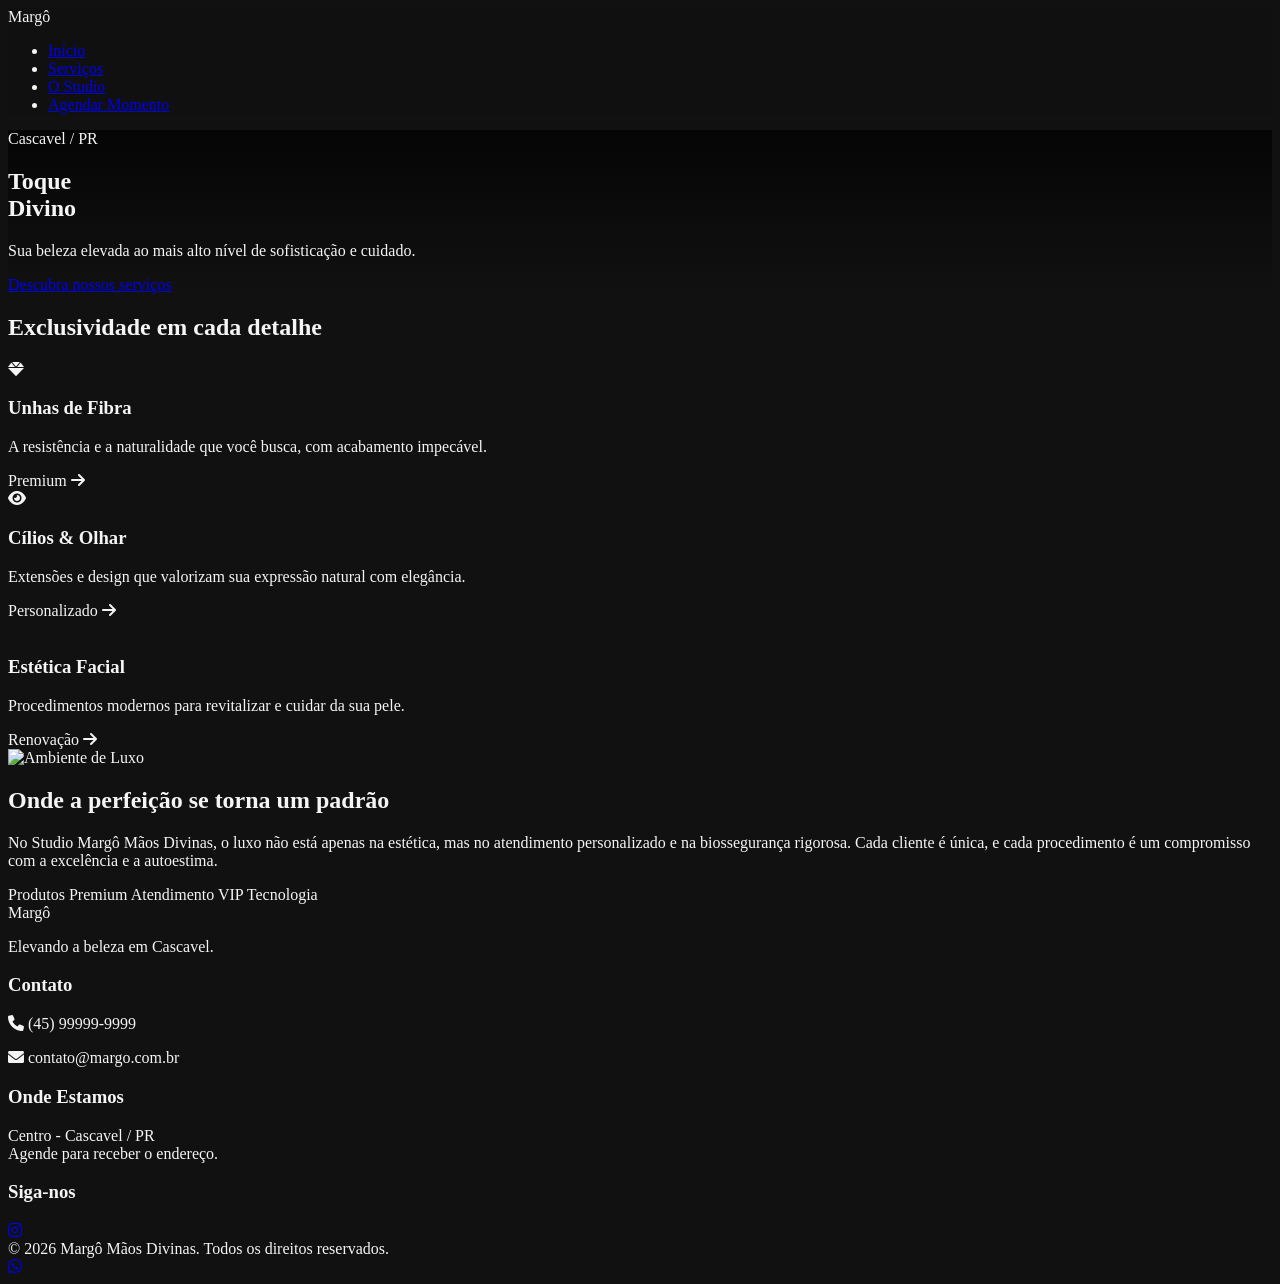
==== index.html @ c61aa54e "SITE" ====
<!DOCTYPE html>
<html lang="pt-br" class="scroll-smooth">
<head>
    <meta charset="UTF-8">
    <meta name="viewport" content="width=device-width, initial-scale=1.0">
    <title>Margô Mãos Divinas | Studio de Beleza de Luxo em Cascavel</title>
    <meta name="description" content="Studio de beleza especializado em unhas de gel, fibra e design de olhar em Cascavel/PR. Estilo, sofisticação e cuidado em ambiente exclusivo.">
    
    <script src="https://cdn.tailwindcss.com"></script>
    <link href="https://fonts.googleapis.com/css2?family=Montserrat:wght@300;400;600&family=Playfair+Display:ital,wght@0,400;0,700;1,400&display=swap" rel="stylesheet">
    <link rel="stylesheet" href="https://cdnjs.cloudflare.com/ajax/libs/font-awesome/6.0.0/css/all.min.css">
    <link href="https://unpkg.com/aos@2.3.1/dist/aos.css" rel="stylesheet">

    <script>
        tailwind.config = {
            theme: {
                extend: {
                    colors: {
                        'dark-bg': '#111111',
                        'dark-card': '#1A1A1A',
                        'gold-vibrant': '#E3C567',
                        'text-light': '#F5F5F5',
                    },
                    fontFamily: {
                        'sans': ['Montserrat', 'sans-serif'],
                        'serif': ['Playfair Display', 'serif'],
                    }
                }
            }
        }
    </script>

    <style>
        body { background-color: #111111; color: #F5F5F5; }
        .glass-nav { background: rgba(17, 17, 17, 0.9); backdrop-filter: blur(12px); }
        /* Ajuste para garantir que o AOS não quebre o layout dark */
        [data-aos] { pointer-events: none; }
        [data-aos].aos-animate { pointer-events: auto; }
    </style>
</head>
<body>

    <header class="fixed w-full z-50 glass-nav border-b border-gray-800">
        <nav class="container mx-auto px-6 py-4 flex justify-between items-center">
            <div class="text-3xl font-bold tracking-widest text-gold-vibrant uppercase font-serif">Margô</div>
            <ul class="hidden md:flex space-x-8 text-sm font-semibold uppercase tracking-wider text-text-light">
                <li><a href="#inicio" class="hover:text-gold-vibrant transition">Início</a></li>
                <li><a href="#servicos" class="hover:text-gold-vibrant transition">Serviços</a></li>
                <li><a href="#sobre" class="hover:text-gold-vibrant transition">O Studio</a></li>
                <li><a href="https://wa.me/5545999999999" class="bg-gold-vibrant text-black px-6 py-2 rounded-full hover:bg-white transition">Agendar Momento</a></li>
            </ul>
        </nav>
    </header>

    <section id="inicio" class="relative h-screen flex items-center justify-center bg-cover bg-center bg-no-repeat" style="background-image: linear-gradient(rgba(0,0,0,0.7), rgba(17,17,17,1)), url('https://images.unsplash.com/photo-1522337380264-c4e99a54a107?auto=format&fit=crop&q=80&w=2070');">
        <div class="text-center text-text-light px-4 z-10" data-aos="fade-up">
            <span class="text-gold-vibrant uppercase tracking-widest font-semibold text-sm mb-4 block">Cascavel / PR</span>
            <h1 class="text-6xl md:text-8xl mb-6 font-serif leading-tight">Toque<br><span class="italic">Divino</span></h1>
            <p class="text-xl md:text-2xl mb-12 font-light max-w-2xl mx-auto">Sua beleza elevada ao mais alto nível de sofisticação e cuidado.</p>
            <a href="#servicos" class="border-2 border-gold-vibrant text-gold-vibrant px-12 py-4 rounded-full text-lg font-semibold hover:bg-gold-vibrant hover:text-black transition inline-block">
                Descubra nossos serviços
            </a>
        </div>
    </section>

    <section id="servicos" class="py-24 container mx-auto px-6">
        <div class="text-center mb-16" data-aos="fade-up">
            <h2 class="text-5xl mb-4 font-serif text-text-light">Exclusividade em cada detalhe</h2>
            <div class="w-24 h-px bg-gold-vibrant mx-auto"></div>
        </div>

        <div class="grid grid-cols-1 md:grid-cols-3 gap-8">
            <div class="bg-dark-card p-10 rounded-3xl border border-gray-800 shadow-2xl hover:border-gold-vibrant transition-all duration-300 group" data-aos="fade-up" data-aos-delay="100">
                <div class="w-16 h-16 rounded-full flex items-center justify-center mb-8 border border-gray-700 group-hover:bg-gold-vibrant transition">
                    <i class="fa-solid fa-gem text-2xl text-gold-vibrant group-hover:text-black"></i>
                </div>
                <h3 class="text-3xl mb-5 font-serif text-text-light">Unhas de Fibra</h3>
                <p class="text-gray-400 mb-8 leading-relaxed">A resistência e a naturalidade que você busca, com acabamento impecável.</p>
                <div class="flex justify-between items-center border-t border-gray-800 pt-6">
                    <span class="text-gold-vibrant font-semibold text-lg">Premium</span>
                    <i class="fa-solid fa-arrow-right text-gray-600 group-hover:text-gold-vibrant"></i>
                </div>
            </div>

            <div class="bg-dark-card p-10 rounded-3xl border border-gray-800 shadow-2xl hover:border-gold-vibrant transition-all duration-300 group" data-aos="fade-up" data-aos-delay="200">
                <div class="w-16 h-16 rounded-full flex items-center justify-center mb-8 border border-gray-700 group-hover:bg-gold-vibrant transition">
                    <i class="fa-solid fa-eye text-2xl text-gold-vibrant group-hover:text-black"></i>
                </div>
                <h3 class="text-3xl mb-5 font-serif text-text-light">Cílios & Olhar</h3>
                <p class="text-gray-400 mb-8 leading-relaxed">Extensões e design que valorizam sua expressão natural com elegância.</p>
                <div class="flex justify-between items-center border-t border-gray-800 pt-6">
                    <span class="text-gold-vibrant font-semibold text-lg">Personalizado</span>
                    <i class="fa-solid fa-arrow-right text-gray-600 group-hover:text-gold-vibrant"></i>
                </div>
            </div>

            <div class="bg-dark-card p-10 rounded-3xl border border-gray-800 shadow-2xl hover:border-gold-vibrant transition-all duration-300 group" data-aos="fade-up" data-aos-delay="300">
                <div class="w-16 h-16 rounded-full flex items-center justify-center mb-8 border border-gray-700 group-hover:bg-gold-vibrant transition">
                    <i class="fa-solid fa-sparkles text-2xl text-gold-vibrant group-hover:text-black"></i>
                </div>
                <h3 class="text-3xl mb-5 font-serif text-text-light">Estética Facial</h3>
                <p class="text-gray-400 mb-8 leading-relaxed">Procedimentos modernos para revitalizar e cuidar da sua pele.</p>
                <div class="flex justify-between items-center border-t border-gray-800 pt-6">
                    <span class="text-gold-vibrant font-semibold text-lg">Renovação</span>
                    <i class="fa-solid fa-arrow-right text-gray-600 group-hover:text-gold-vibrant"></i>
                </div>
            </div>
        </div>
    </section>

    <section id="sobre" class="py-24 bg-dark-card border-t border-b border-gray-800">
        <div class="container mx-auto px-6 flex flex-col md:flex-row items-center gap-16">
            <div class="w-full md:w-1/2 relative" data-aos="fade-right">
                <div class="absolute -bottom-6 -right-6 w-full h-full border-2 border-gold-vibrant rounded-2xl z-0"></div>
                <img src="https://images.unsplash.com/photo-1521590832167-7bcbfaa6381f?auto=format&fit=crop&q=80&w=1000" class="rounded-2xl shadow-2xl relative z-10" alt="Ambiente de Luxo">
            </div>
            <div class="w-full md:w-1/2" data-aos="fade-left">
                <h2 class="text-5xl mb-8 font-serif leading-tight text-text-light">Onde a perfeição se torna um padrão</h2>
                <p class="text-gray-400 leading-relaxed mb-8 text-lg font-light">
                    No Studio Margô Mãos Divinas, o luxo não está apenas na estética, mas no atendimento personalizado e na biossegurança rigorosa. Cada cliente é única, e cada procedimento é um compromisso com a excelência e a autoestima.
                </p>
                <div class="flex flex-wrap gap-4 text-sm uppercase tracking-widest text-gold-vibrant">
                    <span class="bg-dark-bg px-5 py-2 rounded-full border border-gray-800">Produtos Premium</span>
                    <span class="bg-dark-bg px-5 py-2 rounded-full border border-gray-800">Atendimento VIP</span>
                    <span class="bg-dark-bg px-5 py-2 rounded-full border border-gray-800">Tecnologia</span>
                </div>
            </div>
        </div>
    </section>

    <footer id="contato" class="bg-dark-bg text-text-light py-20">
        <div class="container mx-auto px-6 grid grid-cols-1 md:grid-cols-4 gap-12 text-center md:text-left">
            <div class="md:col-span-1">
                <div class="text-4xl font-bold tracking-widest text-gold-vibrant uppercase font-serif mb-4">Margô</div>
                <p class="text-gray-500 text-sm">Elevando a beleza em Cascavel.</p>
            </div>
            <div>
                <h3 class="text-lg font-semibold mb-6 text-text-light uppercase tracking-wider">Contato</h3>
                <p class="text-gray-400 text-sm mb-2"><i class="fa-solid fa-phone text-gold-vibrant mr-2"></i> (45) 99999-9999</p>
                <p class="text-gray-400 text-sm"><i class="fa-solid fa-envelope text-gold-vibrant mr-2"></i> contato@margo.com.br</p>
            </div>
            <div>
                <h3 class="text-lg font-semibold mb-6 text-text-light uppercase tracking-wider">Onde Estamos</h3>
                <p class="text-gray-400 text-sm">Centro - Cascavel / PR<br><span class="text-gray-600">Agende para receber o endereço.</span></p>
            </div>
            <div>
                <h3 class="text-lg font-semibold mb-6 text-text-light uppercase tracking-wider">Siga-nos</h3>
                <a href="https://www.instagram.com/margo_maosdivinas" target="_blank" class="text-3xl hover:text-gold-vibrant transition"><i class="fa-brands fa-instagram"></i></a>
            </div>
        </div>
        <div class="border-t border-gray-800 mt-16 pt-8 text-center text-gray-600 text-xs">
            &copy; 2026 Margô Mãos Divinas. Todos os direitos reservados.
        </div>
    </footer>

    <a href="https://wa.me/5545999999999" target="_blank" class="fixed bottom-6 right-6 bg-green-500 text-white w-16 h-16 rounded-full flex items-center justify-center text-3xl shadow-lg hover:scale-110 transition z-50">
        <i class="fa-brands fa-whatsapp"></i>
    </a>

    <script src="https://unpkg.com/aos@2.3.1/dist/aos.js"></script>
    <script>
        AOS.init({ duration: 1000, once: true, offset: 100 });
    </script>
</body>
</html>
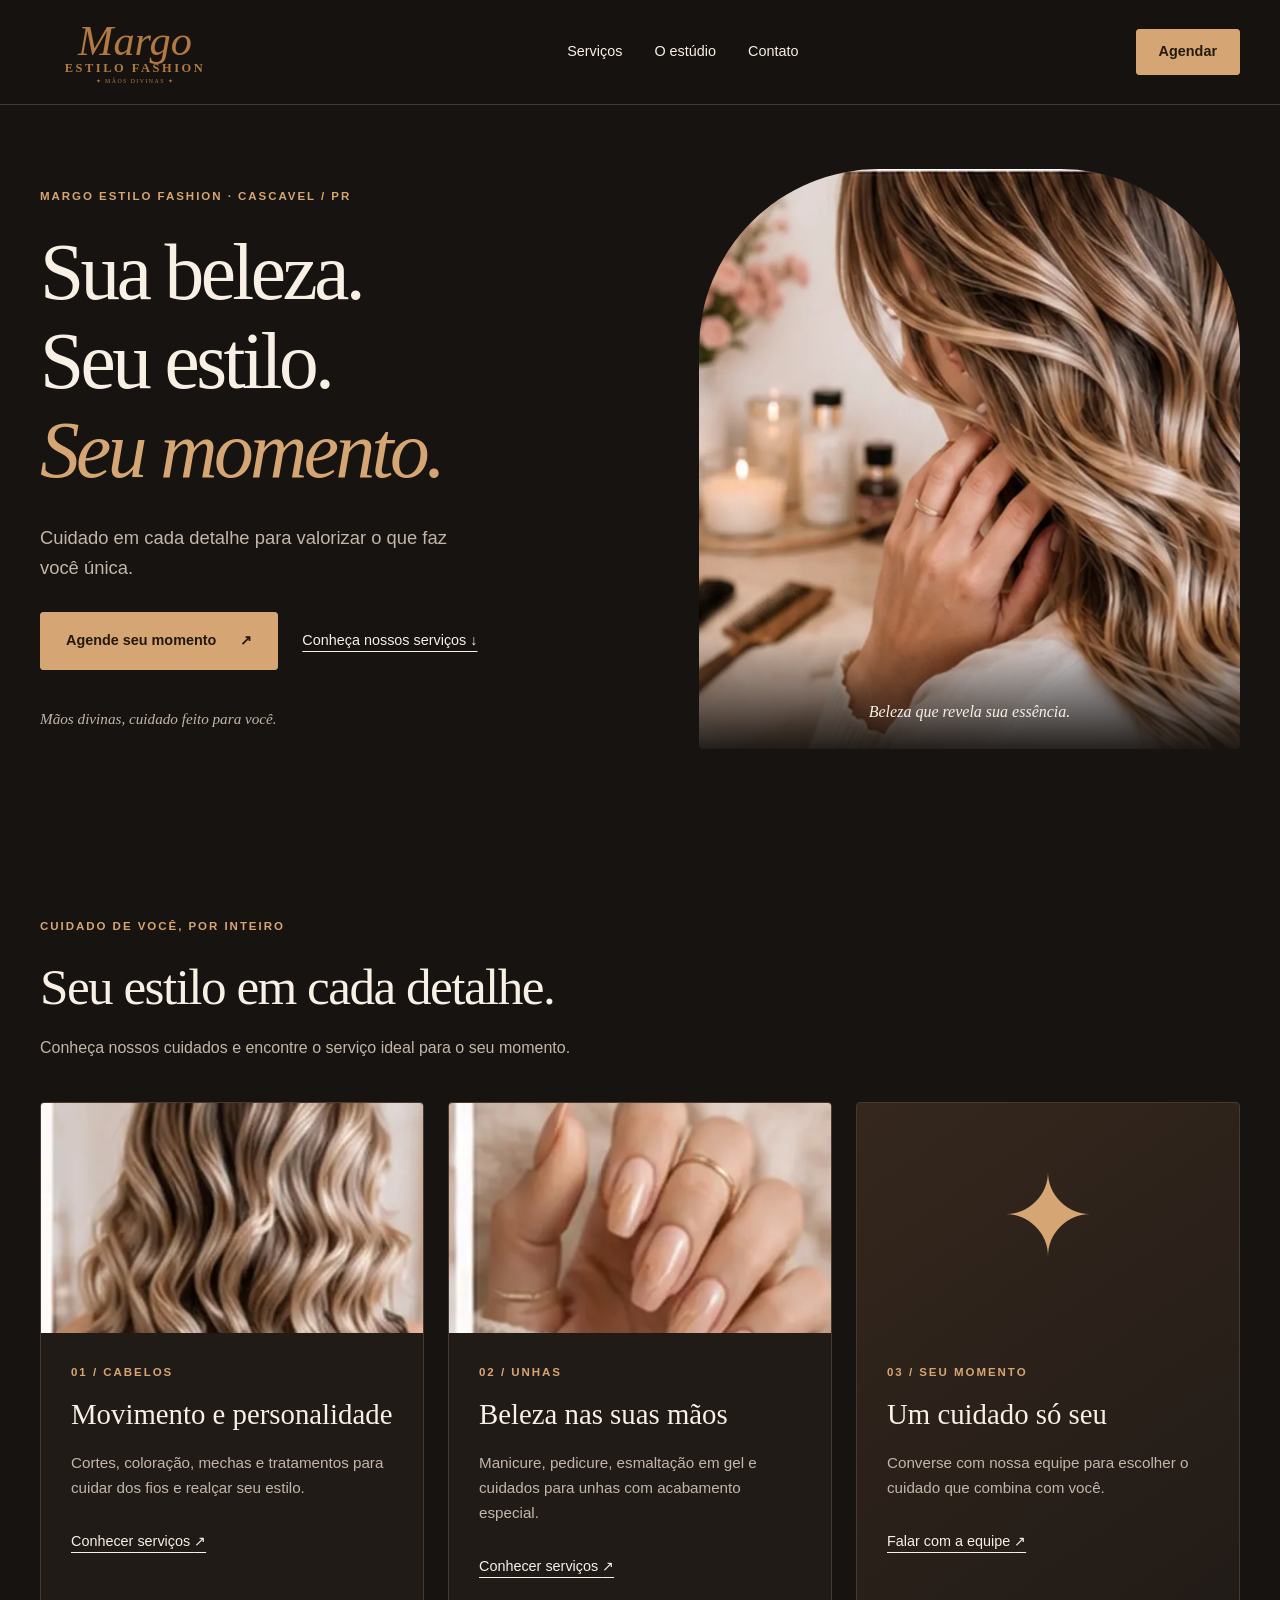
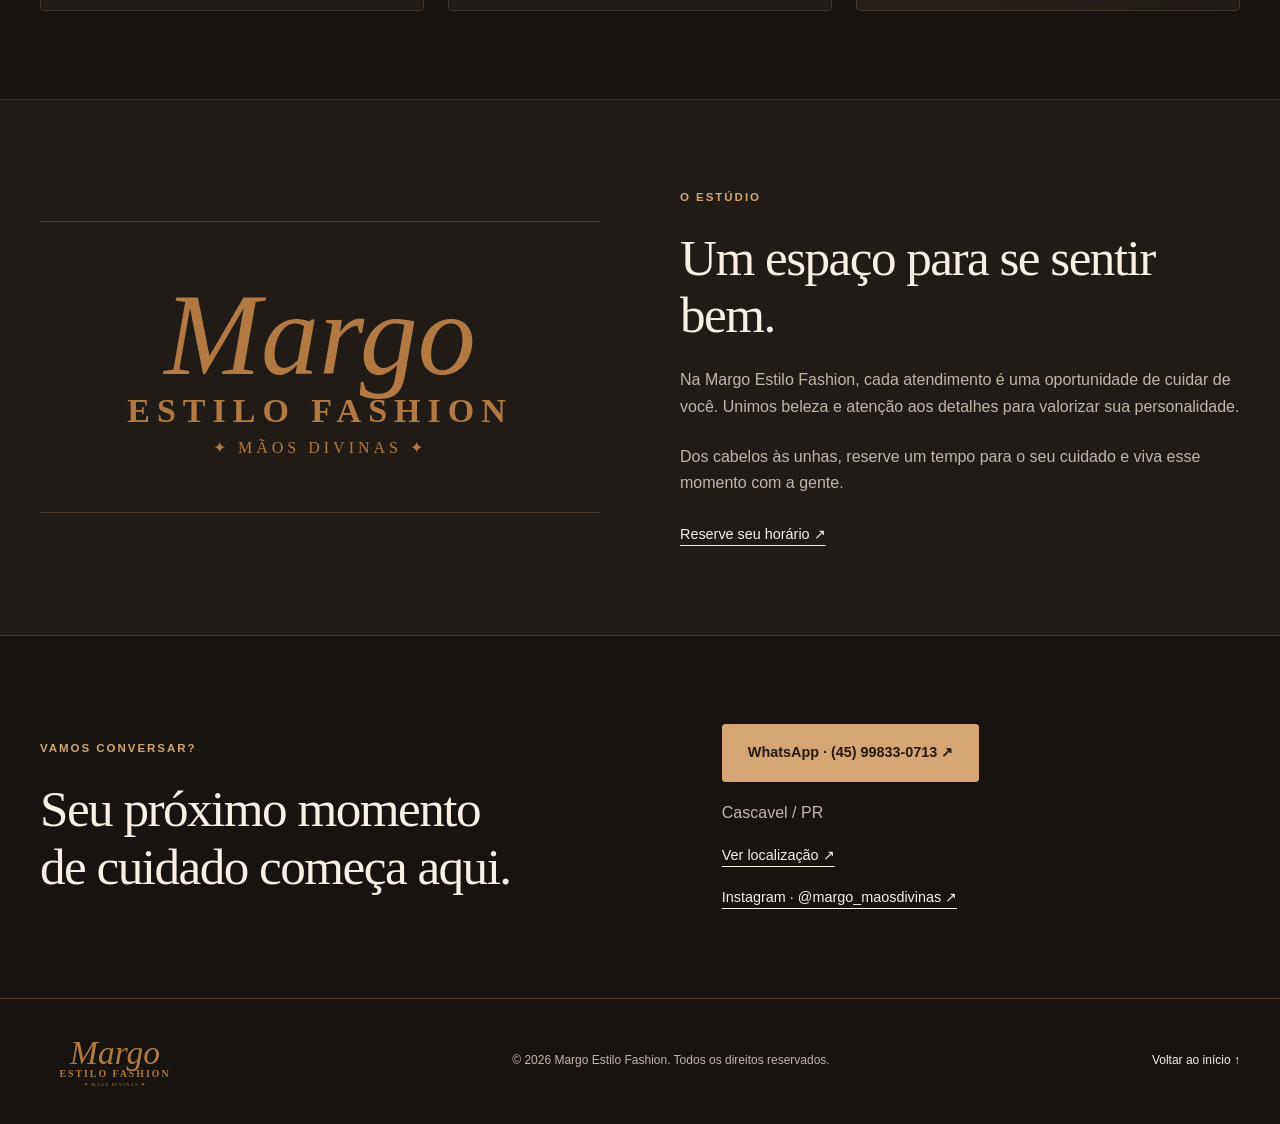
==== commit 8094f931: "Apply Margo Estilo Fashion identity to institutional site" ====
--- a/index.html
+++ b/index.html
@@ -1,165 +1,45 @@
 <!DOCTYPE html>
-<html lang="pt-br" class="scroll-smooth">
+<html lang="pt-BR">
 <head>
-    <meta charset="UTF-8">
-    <meta name="viewport" content="width=device-width, initial-scale=1.0">
-    <title>Margô Mãos Divinas | Studio de Beleza de Luxo em Cascavel</title>
-    <meta name="description" content="Studio de beleza especializado em unhas de gel, fibra e design de olhar em Cascavel/PR. Estilo, sofisticação e cuidado em ambiente exclusivo.">
-    
-    <script src="https://cdn.tailwindcss.com"></script>
-    <link href="https://fonts.googleapis.com/css2?family=Montserrat:wght@300;400;600&family=Playfair+Display:ital,wght@0,400;0,700;1,400&display=swap" rel="stylesheet">
-    <link rel="stylesheet" href="https://cdnjs.cloudflare.com/ajax/libs/font-awesome/6.0.0/css/all.min.css">
-    <link href="https://unpkg.com/aos@2.3.1/dist/aos.css" rel="stylesheet">
-
-    <script>
-        tailwind.config = {
-            theme: {
-                extend: {
-                    colors: {
-                        'dark-bg': '#111111',
-                        'dark-card': '#1A1A1A',
-                        'gold-vibrant': '#E3C567',
-                        'text-light': '#F5F5F5',
-                    },
-                    fontFamily: {
-                        'sans': ['Montserrat', 'sans-serif'],
-                        'serif': ['Playfair Display', 'serif'],
-                    }
-                }
-            }
-        }
-    </script>
-
-    <style>
-        body { background-color: #111111; color: #F5F5F5; }
-        .glass-nav { background: rgba(17, 17, 17, 0.9); backdrop-filter: blur(12px); }
-        /* Ajuste para garantir que o AOS não quebre o layout dark */
-        [data-aos] { pointer-events: none; }
-        [data-aos].aos-animate { pointer-events: auto; }
-    </style>
+  <meta charset="UTF-8">
+  <meta name="viewport" content="width=device-width, initial-scale=1">
+  <meta name="theme-color" content="#171310">
+  <title>Margo Estilo Fashion | Beleza e cuidado em Cascavel</title>
+  <meta name="description" content="Margo Estilo Fashion em Cascavel/PR. Cabelos, unhas e cuidado personalizado para valorizar a sua beleza. Agende seu momento.">
+  <meta property="og:title" content="Margo Estilo Fashion">
+  <meta property="og:description" content="Beleza, estilo e cuidado em Cascavel/PR. Agende seu momento.">
+  <meta property="og:type" content="website">
+  <meta property="og:locale" content="pt_BR">
+  <link rel="icon" href="favicon.svg" type="image/svg+xml">
+  <link rel="stylesheet" href="style.css">
 </head>
 <body>
-
-    <header class="fixed w-full z-50 glass-nav border-b border-gray-800">
-        <nav class="container mx-auto px-6 py-4 flex justify-between items-center">
-            <div class="text-3xl font-bold tracking-widest text-gold-vibrant uppercase font-serif">Margô</div>
-            <ul class="hidden md:flex space-x-8 text-sm font-semibold uppercase tracking-wider text-text-light">
-                <li><a href="#inicio" class="hover:text-gold-vibrant transition">Início</a></li>
-                <li><a href="#servicos" class="hover:text-gold-vibrant transition">Serviços</a></li>
-                <li><a href="#sobre" class="hover:text-gold-vibrant transition">O Studio</a></li>
-                <li><a href="https://wa.me/5545999999999" class="bg-gold-vibrant text-black px-6 py-2 rounded-full hover:bg-white transition">Agendar Momento</a></li>
-            </ul>
-        </nav>
-    </header>
-
-    <section id="inicio" class="relative h-screen flex items-center justify-center bg-cover bg-center bg-no-repeat" style="background-image: linear-gradient(rgba(0,0,0,0.7), rgba(17,17,17,1)), url('https://images.unsplash.com/photo-1522337380264-c4e99a54a107?auto=format&fit=crop&q=80&w=2070');">
-        <div class="text-center text-text-light px-4 z-10" data-aos="fade-up">
-            <span class="text-gold-vibrant uppercase tracking-widest font-semibold text-sm mb-4 block">Cascavel / PR</span>
-            <h1 class="text-6xl md:text-8xl mb-6 font-serif leading-tight">Toque<br><span class="italic">Divino</span></h1>
-            <p class="text-xl md:text-2xl mb-12 font-light max-w-2xl mx-auto">Sua beleza elevada ao mais alto nível de sofisticação e cuidado.</p>
-            <a href="#servicos" class="border-2 border-gold-vibrant text-gold-vibrant px-12 py-4 rounded-full text-lg font-semibold hover:bg-gold-vibrant hover:text-black transition inline-block">
-                Descubra nossos serviços
-            </a>
-        </div>
+  <a class="skip-link" href="#conteudo">Pular para o conteúdo</a>
+  <header class="header">
+    <nav class="container nav" aria-label="Navegação principal">
+      <a class="brand" href="#inicio" aria-label="Margo Estilo Fashion — início"><img src="assets/margo-logo.svg" width="520" height="210" alt="Margo Estilo Fashion — Mãos Divinas"></a>
+      <div class="nav-links"><a href="#servicos">Serviços</a><a href="#sobre">O estúdio</a><a href="#contato">Contato</a></div>
+      <a class="button small" href="https://margoestilofashion.com.br/agendamento.html">Agendar</a>
+    </nav>
+  </header>
+  <main id="conteudo">
+    <section id="inicio" class="hero">
+      <div class="container hero-grid">
+        <div class="hero-copy"><p class="eyebrow">Margo Estilo Fashion · Cascavel / PR</p><h1>Sua beleza.<br>Seu estilo.<br><em>Seu momento.</em></h1><p class="lead">Cuidado em cada detalhe para valorizar o que faz você única.</p><div class="actions"><a class="button" href="https://margoestilofashion.com.br/agendamento.html">Agende seu momento <span aria-hidden="true">↗</span></a><a class="text-link" href="#servicos">Conheça nossos serviços ↓</a></div><p class="signature">Mãos divinas, cuidado feito para você.</p></div>
+        <figure class="hero-photo"><img src="assets/hero-hair.webp" width="960" height="1200" alt="Inspiração de beleza e cuidado com os cabelos" fetchpriority="high"><figcaption>Beleza que revela sua essência.</figcaption></figure>
+      </div>
     </section>
-
-    <section id="servicos" class="py-24 container mx-auto px-6">
-        <div class="text-center mb-16" data-aos="fade-up">
-            <h2 class="text-5xl mb-4 font-serif text-text-light">Exclusividade em cada detalhe</h2>
-            <div class="w-24 h-px bg-gold-vibrant mx-auto"></div>
-        </div>
-
-        <div class="grid grid-cols-1 md:grid-cols-3 gap-8">
-            <div class="bg-dark-card p-10 rounded-3xl border border-gray-800 shadow-2xl hover:border-gold-vibrant transition-all duration-300 group" data-aos="fade-up" data-aos-delay="100">
-                <div class="w-16 h-16 rounded-full flex items-center justify-center mb-8 border border-gray-700 group-hover:bg-gold-vibrant transition">
-                    <i class="fa-solid fa-gem text-2xl text-gold-vibrant group-hover:text-black"></i>
-                </div>
-                <h3 class="text-3xl mb-5 font-serif text-text-light">Unhas de Fibra</h3>
-                <p class="text-gray-400 mb-8 leading-relaxed">A resistência e a naturalidade que você busca, com acabamento impecável.</p>
-                <div class="flex justify-between items-center border-t border-gray-800 pt-6">
-                    <span class="text-gold-vibrant font-semibold text-lg">Premium</span>
-                    <i class="fa-solid fa-arrow-right text-gray-600 group-hover:text-gold-vibrant"></i>
-                </div>
-            </div>
-
-            <div class="bg-dark-card p-10 rounded-3xl border border-gray-800 shadow-2xl hover:border-gold-vibrant transition-all duration-300 group" data-aos="fade-up" data-aos-delay="200">
-                <div class="w-16 h-16 rounded-full flex items-center justify-center mb-8 border border-gray-700 group-hover:bg-gold-vibrant transition">
-                    <i class="fa-solid fa-eye text-2xl text-gold-vibrant group-hover:text-black"></i>
-                </div>
-                <h3 class="text-3xl mb-5 font-serif text-text-light">Cílios & Olhar</h3>
-                <p class="text-gray-400 mb-8 leading-relaxed">Extensões e design que valorizam sua expressão natural com elegância.</p>
-                <div class="flex justify-between items-center border-t border-gray-800 pt-6">
-                    <span class="text-gold-vibrant font-semibold text-lg">Personalizado</span>
-                    <i class="fa-solid fa-arrow-right text-gray-600 group-hover:text-gold-vibrant"></i>
-                </div>
-            </div>
-
-            <div class="bg-dark-card p-10 rounded-3xl border border-gray-800 shadow-2xl hover:border-gold-vibrant transition-all duration-300 group" data-aos="fade-up" data-aos-delay="300">
-                <div class="w-16 h-16 rounded-full flex items-center justify-center mb-8 border border-gray-700 group-hover:bg-gold-vibrant transition">
-                    <i class="fa-solid fa-sparkles text-2xl text-gold-vibrant group-hover:text-black"></i>
-                </div>
-                <h3 class="text-3xl mb-5 font-serif text-text-light">Estética Facial</h3>
-                <p class="text-gray-400 mb-8 leading-relaxed">Procedimentos modernos para revitalizar e cuidar da sua pele.</p>
-                <div class="flex justify-between items-center border-t border-gray-800 pt-6">
-                    <span class="text-gold-vibrant font-semibold text-lg">Renovação</span>
-                    <i class="fa-solid fa-arrow-right text-gray-600 group-hover:text-gold-vibrant"></i>
-                </div>
-            </div>
-        </div>
+    <section id="servicos" class="section container">
+      <div class="section-heading"><p class="eyebrow">Cuidado de você, por inteiro</p><h2>Seu estilo em cada detalhe.</h2><p>Conheça nossos cuidados e encontre o serviço ideal para o seu momento.</p></div>
+      <div class="cards">
+        <article class="card"><img src="assets/detail-hair.webp" width="800" height="600" alt="Detalhe de cabelos e finalização" loading="lazy"><div class="card-body"><span class="eyebrow">01 / Cabelos</span><h3>Movimento e personalidade</h3><p>Cortes, coloração, mechas e tratamentos para cuidar dos fios e realçar seu estilo.</p><a class="text-link" href="https://margoestilofashion.com.br/servicos.html">Conhecer serviços <span aria-hidden="true">↗</span></a></div></article>
+        <article class="card"><img src="assets/detail-nails.webp" width="800" height="600" alt="Detalhe de unhas cuidadas" loading="lazy"><div class="card-body"><span class="eyebrow">02 / Unhas</span><h3>Beleza nas suas mãos</h3><p>Manicure, pedicure, esmaltação em gel e cuidados para unhas com acabamento especial.</p><a class="text-link" href="https://margoestilofashion.com.br/servicos.html">Conhecer serviços <span aria-hidden="true">↗</span></a></div></article>
+        <article class="card care-card"><div class="ornament" aria-hidden="true">✦</div><div class="card-body"><span class="eyebrow">03 / Seu momento</span><h3>Um cuidado só seu</h3><p>Converse com nossa equipe para escolher o cuidado que combina com você.</p><a class="text-link" href="https://wa.me/5545998330713" target="_blank" rel="noopener noreferrer">Falar com a equipe <span aria-hidden="true">↗</span></a></div></article>
+      </div>
     </section>
-
-    <section id="sobre" class="py-24 bg-dark-card border-t border-b border-gray-800">
-        <div class="container mx-auto px-6 flex flex-col md:flex-row items-center gap-16">
-            <div class="w-full md:w-1/2 relative" data-aos="fade-right">
-                <div class="absolute -bottom-6 -right-6 w-full h-full border-2 border-gold-vibrant rounded-2xl z-0"></div>
-                <img src="https://images.unsplash.com/photo-1521590832167-7bcbfaa6381f?auto=format&fit=crop&q=80&w=1000" class="rounded-2xl shadow-2xl relative z-10" alt="Ambiente de Luxo">
-            </div>
-            <div class="w-full md:w-1/2" data-aos="fade-left">
-                <h2 class="text-5xl mb-8 font-serif leading-tight text-text-light">Onde a perfeição se torna um padrão</h2>
-                <p class="text-gray-400 leading-relaxed mb-8 text-lg font-light">
-                    No Studio Margô Mãos Divinas, o luxo não está apenas na estética, mas no atendimento personalizado e na biossegurança rigorosa. Cada cliente é única, e cada procedimento é um compromisso com a excelência e a autoestima.
-                </p>
-                <div class="flex flex-wrap gap-4 text-sm uppercase tracking-widest text-gold-vibrant">
-                    <span class="bg-dark-bg px-5 py-2 rounded-full border border-gray-800">Produtos Premium</span>
-                    <span class="bg-dark-bg px-5 py-2 rounded-full border border-gray-800">Atendimento VIP</span>
-                    <span class="bg-dark-bg px-5 py-2 rounded-full border border-gray-800">Tecnologia</span>
-                </div>
-            </div>
-        </div>
-    </section>
-
-    <footer id="contato" class="bg-dark-bg text-text-light py-20">
-        <div class="container mx-auto px-6 grid grid-cols-1 md:grid-cols-4 gap-12 text-center md:text-left">
-            <div class="md:col-span-1">
-                <div class="text-4xl font-bold tracking-widest text-gold-vibrant uppercase font-serif mb-4">Margô</div>
-                <p class="text-gray-500 text-sm">Elevando a beleza em Cascavel.</p>
-            </div>
-            <div>
-                <h3 class="text-lg font-semibold mb-6 text-text-light uppercase tracking-wider">Contato</h3>
-                <p class="text-gray-400 text-sm mb-2"><i class="fa-solid fa-phone text-gold-vibrant mr-2"></i> (45) 99999-9999</p>
-                <p class="text-gray-400 text-sm"><i class="fa-solid fa-envelope text-gold-vibrant mr-2"></i> contato@margo.com.br</p>
-            </div>
-            <div>
-                <h3 class="text-lg font-semibold mb-6 text-text-light uppercase tracking-wider">Onde Estamos</h3>
-                <p class="text-gray-400 text-sm">Centro - Cascavel / PR<br><span class="text-gray-600">Agende para receber o endereço.</span></p>
-            </div>
-            <div>
-                <h3 class="text-lg font-semibold mb-6 text-text-light uppercase tracking-wider">Siga-nos</h3>
-                <a href="https://www.instagram.com/margo_maosdivinas" target="_blank" class="text-3xl hover:text-gold-vibrant transition"><i class="fa-brands fa-instagram"></i></a>
-            </div>
-        </div>
-        <div class="border-t border-gray-800 mt-16 pt-8 text-center text-gray-600 text-xs">
-            &copy; 2026 Margô Mãos Divinas. Todos os direitos reservados.
-        </div>
-    </footer>
-
-    <a href="https://wa.me/5545999999999" target="_blank" class="fixed bottom-6 right-6 bg-green-500 text-white w-16 h-16 rounded-full flex items-center justify-center text-3xl shadow-lg hover:scale-110 transition z-50">
-        <i class="fa-brands fa-whatsapp"></i>
-    </a>
-
-    <script src="https://unpkg.com/aos@2.3.1/dist/aos.js"></script>
-    <script>
-        AOS.init({ duration: 1000, once: true, offset: 100 });
-    </script>
+    <section id="sobre" class="about section"><div class="container about-grid"><div class="brand-panel"><img src="assets/margo-logo.svg" width="520" height="210" alt="Margo Estilo Fashion — Mãos Divinas" loading="lazy"></div><div><p class="eyebrow">O estúdio</p><h2>Um espaço para se sentir bem.</h2><p>Na Margo Estilo Fashion, cada atendimento é uma oportunidade de cuidar de você. Unimos beleza e atenção aos detalhes para valorizar sua personalidade.</p><p>Dos cabelos às unhas, reserve um tempo para o seu cuidado e viva esse momento com a gente.</p><a class="text-link" href="https://margoestilofashion.com.br/agendamento.html">Reserve seu horário ↗</a></div></div></section>
+    <section id="contato" class="section container contact"><div><p class="eyebrow">Vamos conversar?</p><h2>Seu próximo momento<br>de cuidado começa aqui.</h2></div><div class="contact-details"><a class="button" href="https://wa.me/5545998330713" target="_blank" rel="noopener noreferrer">WhatsApp · (45) 99833-0713 ↗</a><p>Cascavel / PR</p><a class="text-link" href="https://share.google/ZfOCVVPkYKI7oFAXs" target="_blank" rel="noopener noreferrer">Ver localização ↗</a><a class="text-link" href="https://www.instagram.com/margo_maosdivinas/" target="_blank" rel="noopener noreferrer">Instagram · @margo_maosdivinas ↗</a></div></section>
+  </main>
+  <footer class="footer"><div class="container footer-inner"><a href="#inicio" class="brand"><img src="assets/margo-logo.svg" width="520" height="210" alt="Margo Estilo Fashion" loading="lazy"></a><p>© 2026 Margo Estilo Fashion. Todos os direitos reservados.</p><a href="#inicio">Voltar ao início ↑</a></div></footer>
 </body>
-</html>+</html>
--- a/style.css
+++ b/style.css
@@ -0,0 +1,5 @@
+:root{color-scheme:dark;--bg:#171310;--surface:#211b17;--gold:#d5a673;--text:#f8efe5;--muted:#c3b6a9;--line:#49392d;font-family:Arial,Helvetica,sans-serif;color:var(--text);background:var(--bg)}
+*{box-sizing:border-box}html{scroll-behavior:smooth;scroll-padding-top:120px}body{margin:0;line-height:1.65}a{color:inherit;text-decoration:none}img{display:block;max-width:100%;height:auto}h1,h2,h3,p,figure{margin:0}h1,h2,h3{font-family:Georgia,'Times New Roman',serif;font-weight:400;line-height:1.12}h1{font-size:clamp(3.3rem,6.2vw,6.4rem);letter-spacing:-.045em}h1 em{color:var(--gold);font-weight:400}h2{font-size:clamp(2.2rem,4vw,3.6rem);letter-spacing:-.03em}h3{font-size:1.8rem}p{color:var(--muted)}.container{width:min(1200px,calc(100% - 64px));margin:auto}.header{position:sticky;top:0;z-index:10;background:#171310f5;border-bottom:1px solid var(--line)}.nav{display:flex;align-items:center;justify-content:space-between;gap:24px;min-height:104px}.brand{display:block;flex-shrink:0}.brand img{width:190px;background:transparent}.nav-links{display:flex;gap:32px;font-size:.9rem}.nav-links a:hover,.text-link:hover{color:var(--gold)}.button{display:inline-flex;align-items:center;justify-content:center;gap:24px;padding:16px 25px;background:var(--gold);color:#24190e;font-weight:700;font-size:.9rem;border:1px solid var(--gold);border-radius:3px;transition:background .2s}.button:hover{background:#ecc49a}.button.small{padding:10px 22px}.hero{padding:64px 0 80px;overflow:hidden}.hero-grid{display:grid;grid-template-columns:1.1fr 1fr;gap:64px;align-items:center}.eyebrow{font-size:.72rem;text-transform:uppercase;letter-spacing:.17em;color:var(--gold);font-weight:700;margin-bottom:22px}.lead{font-size:1.15rem;max-width:420px;margin:28px 0}.actions{display:flex;flex-wrap:wrap;align-items:center;gap:24px}.text-link{display:inline-block;font-size:.9rem;text-decoration:underline;text-underline-offset:6px}.signature{font-family:Georgia,serif;font-style:italic;font-size:.95rem;margin-top:36px}.hero-photo{position:relative}.hero-photo img{width:100%;height:580px;object-fit:cover;border-radius:180px 180px 4px 4px}.hero-photo figcaption{position:absolute;bottom:0;left:0;right:0;background:linear-gradient(transparent,#171310ed);padding:64px 24px 24px;text-align:center;font-family:Georgia,serif;font-style:italic}.section{padding-top:88px;padding-bottom:88px}.section-heading{max-width:700px;margin-bottom:40px}.section-heading p:last-child{margin-top:20px}.cards{display:grid;grid-template-columns:repeat(3,minmax(0,1fr));gap:24px}.card{background:var(--surface);border:1px solid var(--line);border-radius:4px;overflow:hidden}.card>img{width:100%;height:230px;object-fit:cover}.card-body{padding:30px}.card-body .eyebrow{display:block;margin-bottom:16px}.card-body p{margin:20px 0 28px;font-size:.95rem}.care-card{background:linear-gradient(145deg,#35271d,var(--surface))}.ornament{height:230px;display:grid;place-items:center;color:var(--gold);font-size:7rem}.about{background:var(--surface);border-block:1px solid var(--line)}.about-grid{display:grid;grid-template-columns:1fr 1fr;gap:80px;align-items:center}.brand-panel{padding:40px 20px;border-block:1px solid var(--line)}.brand-panel img{width:100%;background:transparent}.about p:not(.eyebrow){margin:24px 0}.contact{display:grid;grid-template-columns:1.2fr 1fr;gap:60px;align-items:center}.contact-details{display:flex;align-items:flex-start;flex-direction:column;gap:18px}.footer{border-top:1px solid var(--line);padding:32px 0}.footer-inner{display:flex;align-items:center;justify-content:space-between;gap:24px}.footer p,.footer a:not(.brand){font-size:.75rem}.footer .brand img{width:150px}a:focus-visible{outline:3px solid var(--gold);outline-offset:6px}.skip-link{position:fixed;top:-100px;left:16px;z-index:100;background:var(--gold);color:#171310;padding:12px}.skip-link:focus{top:12px}
+@media(max-width:960px){.hero-grid{gap:32px}.hero-photo img{height:500px}.cards{gap:16px}.card-body{padding:22px}.about-grid{gap:40px}.contact{gap:32px}.footer-inner{flex-wrap:wrap}}
+@media(max-width:700px){html{scroll-padding-top:150px}.container{width:calc(100% - 36px)}.nav{gap:12px;flex-wrap:wrap;padding-block:10px;min-height:0}.brand img{width:155px}.nav-links{order:3;width:100%;justify-content:center;gap:32px;padding-bottom:5px}.hero{padding:40px 0}.hero-grid,.about-grid,.contact{grid-template-columns:1fr;gap:36px}.hero-photo img{height:420px;border-radius:140px 140px 4px 4px}.hero-copy{max-width:100%}.eyebrow{font-size:.66rem}.section{padding-block:56px}.cards{grid-template-columns:1fr;gap:24px}.card>img{height:250px}.ornament{height:150px}.brand-panel{max-width:440px;margin:auto}.footer-inner{flex-direction:column;text-align:center}.contact-details .button{font-size:.8rem;padding:14px 18px}.lead{font-size:1rem}.actions{gap:20px}}
+@media(prefers-reduced-motion:reduce){html{scroll-behavior:auto}*{transition:none!important}}
